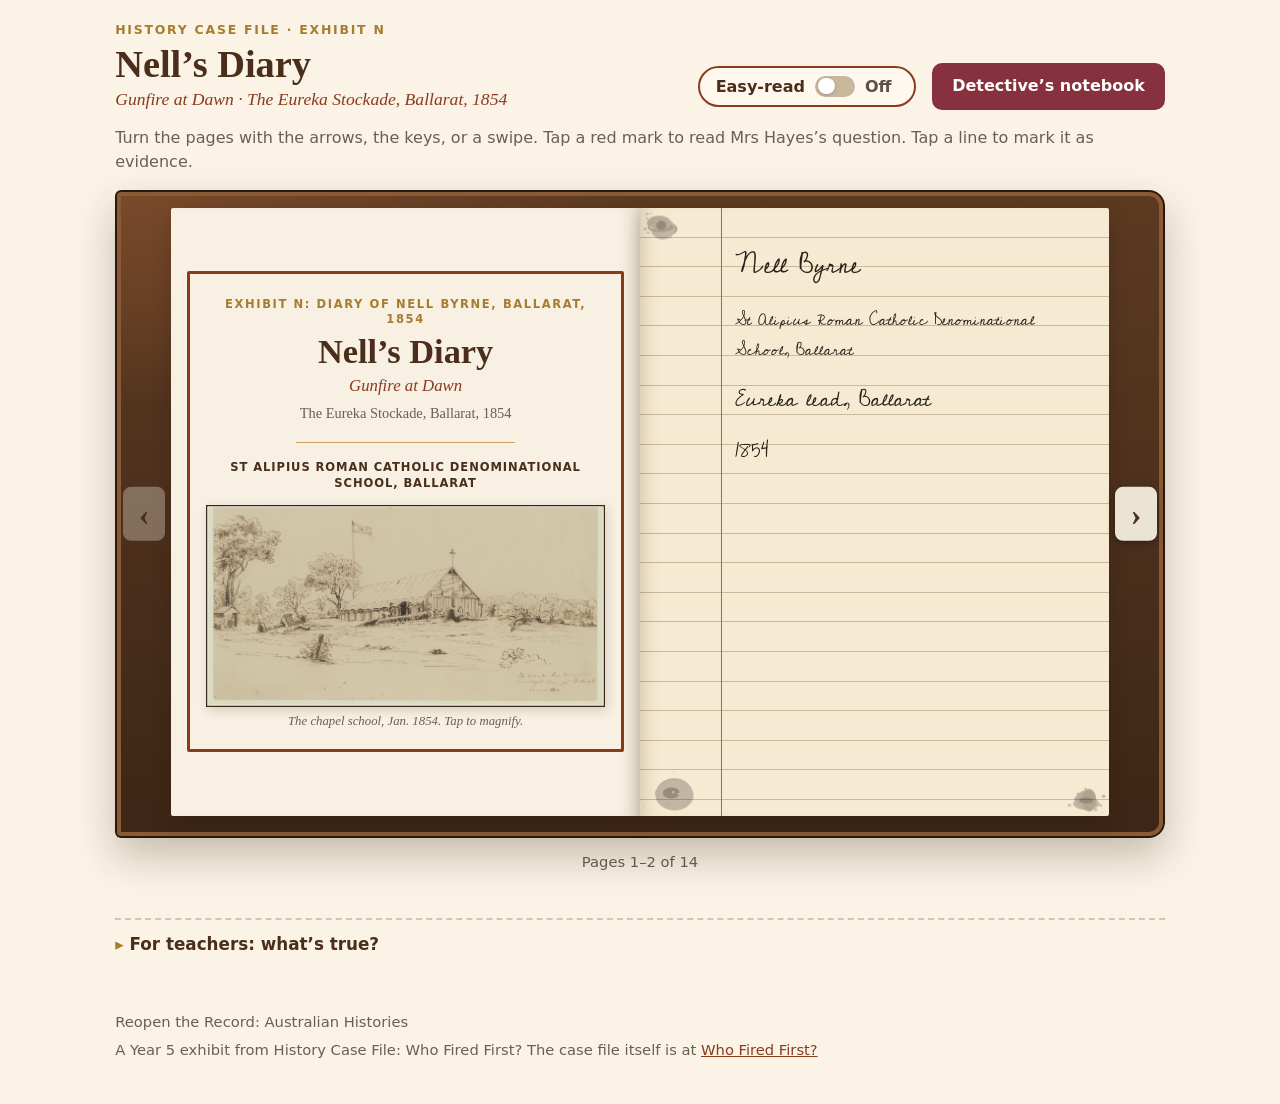
==== index.html @ 7d13a189 "Add the interactive Nell's Diary exercise book. A standalone page-turning diary for the Eureka case," ====
<!DOCTYPE html>
<html lang="en-AU">
<head>
<meta charset="utf-8">
<meta name="viewport" content="width=device-width,initial-scale=1">
<title>Nell’s Diary · Reopen the Record: Australian Histories</title>
<meta name="description" content="Nell’s Diary: an interactive exercise book from the Eureka Stockade, Ballarat, 1854. Exhibit N from Reopen the Record: Australian Histories.">
<meta name="theme-color" content="#8b3a1e">
<meta name="robots" content="noindex,nofollow">
<link rel="manifest" href="manifest.webmanifest">
<link rel="stylesheet" href="assets/style.css">
</head>
<body>
<a class="skip" href="#book">Skip to the diary</a>

<header class="wrap top">
  <div class="mast">
    <p class="eyebrow">History Case File · Exhibit N</p>
    <h1>Nell’s Diary</h1>
    <p class="mast-sub">Gunfire at Dawn · The Eureka Stockade, Ballarat, 1854</p>
  </div>
  <div class="tools" role="toolbar" aria-label="Diary tools">
    <label class="easy-toggle" for="easy-read">
      <span class="easy-label">Easy-read</span>
      <input type="checkbox" id="easy-read" role="switch" aria-checked="false">
      <span class="switch" aria-hidden="true"></span>
      <span class="easy-state">Off</span>
    </label>
    <button type="button" class="btn" id="open-notebook" aria-controls="notebook" aria-expanded="false">
      Detective’s notebook <span class="badge" id="nb-count" hidden>0</span>
    </button>
  </div>
</header>

<main id="main" class="wrap">
  <p class="hint" id="book-hint">Turn the pages with the arrows, the keys, or a swipe. Tap a red mark to read Mrs Hayes’s question. Tap a line to mark it as evidence.</p>

  <section class="book-frame" id="book" aria-label="Nell’s exercise book">
    <button type="button" class="page-btn prev" id="prev" aria-label="Previous page">‹</button>
    <div class="book-stage" id="stage" tabindex="0">
      <div class="spread" id="spread" aria-live="polite"></div>
    </div>
    <button type="button" class="page-btn next" id="next" aria-label="Next page">›</button>
  </section>
  <p class="page-status" id="status">Page 1</p>

  <details class="teacher-true" id="teacher">
    <summary>For teachers: what’s true?</summary>
    <div class="teacher-true-body" id="teacher-body"></div>
  </details>
</main>

<aside id="notebook" class="notebook-panel" hidden role="dialog" aria-labelledby="nb-title">
  <div class="notebook-inner">
    <header class="nb-head">
      <h2 id="nb-title">Detective’s notebook</h2>
      <button type="button" class="btn quiet" id="close-notebook">Close</button>
    </header>
    <p class="note">Your answers and the lines you mark are saved on this device only. Nothing is sent away.</p>
    <div class="nb-actions">
      <button type="button" class="btn" id="print-notebook">Print</button>
      <button type="button" class="btn alt" id="copy-notebook">Copy</button>
      <button type="button" class="btn quiet" id="clear-notebook">Clear my notes</button>
    </div>
    <div class="nb-scroll">
    <section>
      <h3>Mrs Hayes’s questions</h3>
      <div id="nb-answers"></div>
    </section>
    <section>
      <h3>Evidence I’ve marked</h3>
      <div id="nb-evidence"></div>
    </section>
    </div>
  </div>
</aside>

<dialog id="hayes-dialog" class="pop" aria-labelledby="hayes-title">
  <h2 id="hayes-title" class="teacher-hand"></h2>
  <p class="note">Mrs Hayes wrote this in the margin. Write what you think.</p>
  <label class="field" for="hayes-answer">Your answer</label>
  <textarea id="hayes-answer" rows="5" maxlength="2000"></textarea>
  <div class="pop-actions">
    <button type="button" class="btn" id="hayes-save">Save</button>
    <button type="button" class="btn quiet" id="hayes-close" value="cancel">Close</button>
  </div>
</dialog>

<dialog id="spell-dialog" class="pop" aria-labelledby="spell-title">
  <h2 id="spell-title">A spelling correction</h2>
  <p>Nell wrote <q id="spell-wrong"></q>.</p>
  <p>Mrs Hayes wrote <q id="spell-right" class="fix"></q>.</p>
  <div class="pop-actions">
    <button type="button" class="btn" id="spell-close">Close</button>
  </div>
</dialog>

<dialog id="evidence-dialog" class="pop" aria-labelledby="ev-title">
  <h2 id="ev-title">Mark this line as evidence</h2>
  <blockquote class="ev-quote" id="ev-quote"></blockquote>
  <fieldset class="ev-tags">
    <legend>How should this be marked?</legend>
    <label><input type="radio" name="ev-tag" value="seen"> Seen it myself</label>
    <label><input type="radio" name="ev-tag" value="heard"> Heard it</label>
    <label><input type="radio" name="ev-tag" value="unsure"> Not sure</label>
  </fieldset>
  <div class="pop-actions">
    <button type="button" class="btn" id="ev-save">Save</button>
    <button type="button" class="btn quiet" id="ev-remove">Remove mark</button>
    <button type="button" class="btn quiet" id="ev-close">Close</button>
  </div>
</dialog>

<div id="chapel-lightbox" class="lightbox" hidden role="dialog" aria-modal="true" aria-labelledby="chapel-lightbox-title">
  <p id="chapel-lightbox-title" class="visually-hidden"></p>
  <button type="button" class="lightbox-close" aria-label="Close the magnified sketch">&times;</button>
  <div class="lightbox-stage">
    <img src="assets/chapel-school-large.jpg" width="2400" height="1206" alt="">
  </div>
</div>

<footer class="wrap">
  <p>Reopen the Record: Australian Histories</p>
  <p class="note">A Year 5 exhibit from History Case File: Who Fired First? The case file itself is at <a href="https://robmac10.github.io/who-fired-first/#brief">Who Fired First?</a></p>
</footer>

<script src="assets/data.js"></script>
<script src="assets/app.js"></script>
</body>
</html>
---- assets/style.css ----
@font-face{
  font-family:"Cedarville Cursive";
  src:url("fonts/CedarvilleCursive-Regular.ttf") format("truetype");
  font-weight:400;font-style:normal;font-display:swap;
}
@font-face{
  font-family:"Italianno";
  src:url("fonts/Italianno-Regular.ttf") format("truetype");
  font-weight:400;font-style:normal;font-display:swap;
}
@font-face{
  font-family:"Kalam";
  src:url("fonts/Kalam-Regular.ttf") format("truetype");
  font-weight:400;font-style:normal;font-display:swap;
}

:root{
  --cream:#fbf3e6;
  --ink:#3d332d;
  --deep:#2a2118;
  --maroon:#8b3a1e;
  --btn:#87313e;
  --gold:#a67c2e;
  --rule:#c9b89a;
  --margin:#c45a4a;
  --paper:#f6ead3;
  --cover:#f7f0e3;
  --line:1.85rem;
  --gutter:5.1rem;
  --leaf-min:38rem;
}

*{box-sizing:border-box}
html,body{margin:0}
html{background:var(--cream)}
body{
  background:var(--cream);
  color:var(--ink);
  font-family:Georgia,"Times New Roman",serif;
  font-size:20px;
  line-height:1.7;
}
body.easy-read{font-size:21px}

.skip{
  position:absolute;top:-100px;left:12px;padding:12px;background:#fff;z-index:20;
}
.skip:focus{top:12px}
.visually-hidden{
  position:absolute;width:1px;height:1px;padding:0;margin:-1px;
  overflow:hidden;clip:rect(0,0,0,0);white-space:nowrap;border:0;
}

.wrap{max-width:68rem;margin:0 auto;padding:0 1.2rem}
.top{
  display:flex;flex-wrap:wrap;gap:1rem 1.5rem;
  align-items:flex-end;justify-content:space-between;
  padding:1.4rem 1.2rem 1rem;
}
.eyebrow{
  font:700 .78rem/1.3 system-ui,sans-serif;
  letter-spacing:.14em;text-transform:uppercase;color:var(--gold);margin:0 0 .35em;
}
.mast h1{
  font-size:2.4rem;line-height:1.1;color:#4a2e1b;margin:0;border:0;padding:0;
}
.mast-sub{font:italic 1.1rem Georgia,serif;color:var(--maroon);margin:.2em 0 0}
.tools{display:flex;flex-wrap:wrap;gap:12px 16px;align-items:center}
.hint{font:1rem/1.5 system-ui,sans-serif;color:#6b5e52;margin:0 0 1rem}
.note,figcaption,footer,.page-status{font-family:system-ui,-apple-system,"Segoe UI",sans-serif}

.btn{
  font:700 1rem/1.3 system-ui,sans-serif;padding:11px 18px;border-radius:10px;
  border:2px solid var(--btn);background:var(--btn);color:#fff;cursor:pointer;text-decoration:none;
  display:inline-flex;align-items:center;gap:.45em;
}
.btn:hover{background:#652430;border-color:#652430}
.btn.alt{background:#fff;color:var(--btn)}
.btn.alt:hover{background:#f5e6e0}
.btn.quiet{background:transparent;color:#5c5148;border-color:#c9b79c}
.btn.quiet:hover{background:#eee4d5}
.btn:focus-visible, .page-btn:focus-visible, .cover-zoom:focus-visible,
.hayes-mark:focus-visible, .ev-mark:focus-visible, .spell-btn:focus-visible,
.easy-toggle:focus-within, .cta:focus-visible, summary:focus-visible{
  outline:3px solid #c9a15c;outline-offset:3px;
}
.badge{
  display:inline-flex;min-width:1.35em;height:1.35em;padding:0 .35em;
  border-radius:999px;background:#fff;color:var(--maroon);
  font:700 .8rem/1.35em system-ui,sans-serif;justify-content:center;
}
.badge[hidden]{display:none!important}

.easy-toggle{
  display:inline-flex;align-items:center;gap:10px;cursor:pointer;
  font:700 1rem/1.2 system-ui,sans-serif;color:#4a2e1b;
  background:#fff8ee;border:2px solid var(--maroon);border-radius:999px;
  padding:8px 14px 8px 16px;user-select:none;
}
.easy-toggle:hover{background:#f7efe3}
.easy-toggle input{position:absolute;opacity:0;width:1px;height:1px}
.easy-toggle .switch{
  display:inline-block;width:2.5rem;height:1.35rem;border-radius:999px;
  background:#c9b79c;position:relative;flex:none;transition:background .15s;
}
.easy-toggle .switch::after{
  content:"";position:absolute;top:2px;left:3px;width:1.05rem;height:1.05rem;
  border-radius:50%;background:#fff;box-shadow:0 1px 3px #0003;transition:left .15s;
}
.easy-toggle input:checked + .switch{background:var(--maroon)}
.easy-toggle input:checked + .switch::after{left:1.15rem}
.easy-toggle .easy-state{font-weight:700;min-width:2.2em;color:#5c5148}
.easy-toggle input:checked ~ .easy-state{color:var(--maroon)}

/* Book frame */
.book-frame{
  position:relative;
  background:
    radial-gradient(120% 80% at 0% 0%, #7a4a2a 0%, transparent 42%),
    linear-gradient(180deg,#5c3a22 0%,#3d2616 100%);
  border-radius:6px 16px 16px 6px;
  padding:18px 56px 22px 56px;
  box-shadow:0 18px 40px #3a241244, inset 0 0 0 2px #2a170d, inset 0 0 0 6px #8a5a36;
}
.book-stage{
  perspective:2200px;
  position:relative;
  min-height:var(--leaf-min);
  outline:none;
}
.spread{
  display:flex;gap:0;align-items:stretch;
  transform-style:preserve-3d;
  min-height:var(--leaf-min);
  position:relative;
}
.spread.single{justify-content:center}
.leaf{
  position:relative;
  flex:1 1 50%;
  min-width:0;
  min-height:var(--leaf-min);
  background:var(--paper);
  color:var(--deep);
  overflow:hidden;
  box-shadow:0 8px 20px #1a0e0833, inset 0 0 0 1px #fff8;
}
.spread:not(.single) .leaf.left{
  border-radius:2px 0 0 2px;
  box-shadow:inset -16px 0 22px -18px #5a3a1a55, 0 8px 20px #1a0e0833;
}
.spread:not(.single) .leaf.right{
  border-radius:0 2px 2px 0;
  box-shadow:inset 16px 0 22px -18px #5a3a1a55, 0 8px 20px #1a0e0833;
}
.spread.single .leaf{max-width:36rem;border-radius:2px;margin:0 auto;width:100%}
.leaf.lined{
  background:
    linear-gradient(90deg,transparent calc(var(--gutter) - 1px),var(--margin) calc(var(--gutter) - 1px),var(--margin) var(--gutter),transparent var(--gutter)),
    repeating-linear-gradient(var(--paper) 0, var(--paper) calc(var(--line) - 1px), var(--rule) calc(var(--line) - 1px), var(--rule) var(--line));
  background-color:var(--paper);
  font-family:"Cedarville Cursive",cursive;
  font-size:1.32rem;
  line-height:var(--line);
  padding:1.1rem .9rem 1.6rem 0;
}
body.easy-read .leaf.lined{
  font-family:"Kalam",cursive;
  font-size:1.18rem;
  --line:1.7rem;
}
.leaf.cover-leaf{
  background:var(--cover);
  display:flex;align-items:center;justify-content:center;
  padding:1rem;
}

/* Flip ghosts */
.ghost-spread{
  position:absolute;inset:0;display:flex;gap:0;
  pointer-events:none;z-index:4;min-height:var(--leaf-min);
  transform-style:preserve-3d;
}
.ghost-spread.single{justify-content:center}
.ghost-spread.fly-next .leaf:last-child{
  transform-origin:left center;
  animation:leafNext .58s ease forwards;
  z-index:5;
}
.ghost-spread.fly-prev .leaf:first-child{
  transform-origin:right center;
  animation:leafPrev .58s ease forwards;
  z-index:5;
}
@keyframes leafNext{
  0%{transform:rotateY(0);filter:brightness(1)}
  45%{box-shadow:-24px 0 36px #0005;filter:brightness(.96)}
  100%{transform:rotateY(-180deg);opacity:.15}
}
@keyframes leafPrev{
  0%{transform:rotateY(0);filter:brightness(1)}
  45%{box-shadow:24px 0 36px #0005}
  100%{transform:rotateY(180deg);opacity:.15}
}
@media (prefers-reduced-motion:reduce){
  .ghost-spread.fly-next .leaf:last-child,
  .ghost-spread.fly-prev .leaf:first-child{animation:none;opacity:0}
}

.page-btn{
  position:absolute;top:50%;transform:translateY(-50%);
  z-index:6;
  width:2.6rem;height:3.4rem;border:0;border-radius:8px;
  background:#f7f0e3ee;color:#4a2e1b;font:700 2rem/1 Georgia,serif;
  cursor:pointer;box-shadow:0 2px 8px #0005;
}
.page-btn.prev{left:8px}
.page-btn.next{right:8px}
.page-btn:hover{background:#fff}
.page-btn:disabled{opacity:.35;cursor:default;box-shadow:none}
.page-status{
  text-align:center;color:#6b5e52;font-size:.92rem;margin:.7rem 0 1.4rem;
}

/* Cover */
.exhibit-cover{
  width:100%;max-width:100%;min-width:0;margin:0 auto;padding:1.4rem 1rem 1.2rem;
  text-align:center;background:var(--cover);border:3px solid var(--maroon);border-radius:2px;
  box-sizing:border-box;overflow:hidden;
}
.exhibit-cover h2{font-size:2.15rem;margin:.15em 0 .12em;color:#4a2e1b;border:0;padding:0;line-height:1.15}
.cover-kicker{font:700 .72rem/1.3 system-ui,sans-serif;letter-spacing:.14em;text-transform:uppercase;color:var(--gold);margin:0 0 .5em}
.exhibit-cover .cover-sub{font:italic 1.05rem Georgia,serif;color:var(--maroon);margin:0 0 .3em}
.exhibit-cover .cover-strap{font-size:.9rem;color:#6b5e52;margin:0 0 .7em}
.cover-rule{border:0;border-top:1px solid #c9a15c;width:55%;margin:.8em auto}
.exhibit-label{font:700 .85rem/1.4 system-ui,sans-serif;letter-spacing:.08em;text-transform:uppercase;color:#4a2e1b;margin:0}
.cover-school{
  font:700 .72rem/1.45 system-ui,sans-serif;letter-spacing:.08em;
  text-transform:uppercase;color:#4a2e1b;margin:.7em auto 0;max-width:100%;
}
.cover-print{margin:.8rem auto 0;padding:0;border:0;width:100%;max-width:100%;min-width:0}
.cover-zoom{
  display:block;width:100%;max-width:100%;min-width:0;margin:0;padding:0;border:0;background:none;
  cursor:zoom-in;
}
.cover-zoom img{
  display:block;width:100%;max-width:100%;height:auto;
  border:1px solid #3a2a1c;box-shadow:2px 3px 10px #5a3a1a33;
}
.cover-print figcaption{font:italic .8rem/1.35 Georgia,serif;color:#6b5e52;margin:.4em 0 0}

/* Flyleaf and diary leaves */
.blot{position:absolute;pointer-events:none;z-index:0;opacity:.55}
.blot-1{left:.2rem;bottom:.3rem;width:3.2rem;height:auto}
.blot-2{right:.2rem;bottom:.25rem;width:2.4rem;height:auto}
.blot-3{left:.2rem;top:.25rem;width:2.2rem;height:auto}
.name-block,.place,.date,.class-label,.end-wrap{position:relative;z-index:1;padding:0 1rem 0 calc(var(--gutter) + .85rem);margin:0}
.name-block{padding-bottom:1rem}
.name-block .nm{font-size:1.6rem}
.name-block .school{font-size:1.02rem}
.place{font-size:1.12rem}
.date{font-size:1.32rem;text-decoration:underline;text-underline-offset:3px;text-decoration-thickness:1px}
.class-label{font-style:italic;color:#4a3a2c}
body.easy-read .place{font-size:1.02rem}
body.easy-read .date{font-size:1.18rem}
body.easy-read .name-block .nm{font-size:1.4rem}

.line{
  position:relative;z-index:1;
  display:grid;grid-template-columns:var(--gutter) 1fr;column-gap:.85rem;
  align-items:start;
}
.line > p{margin:0;padding-right:.9rem;min-width:0}
.margin{
  padding:0 .3rem 0 .45rem;min-height:var(--line);
  display:flex;flex-direction:column;align-items:center;gap:.2rem;
}
.hayes-mark,.ev-mark{
  font-family:"Italianno",cursive;font-size:1.45rem;line-height:1;
  color:#b01e18;background:transparent;border:0;cursor:pointer;
  padding:.1rem .15rem;transform:rotate(-8deg);
}
.hayes-mark{text-decoration:underline;text-underline-offset:2px}
.ev-mark{
  font-family:Georgia,serif;font-size:1rem;line-height:1;font-weight:700;
  transform:none;color:#c4b49a;border:0;border-radius:0;
  padding:.15rem 0;background:transparent;width:1.2rem;height:1.3rem;
}
.ev-mark::before{content:"◇"}
.ev-mark[data-tag]::before{content:"◆"}
.ev-mark[data-tag=seen]{color:#215c32}
.ev-mark[data-tag=heard]{color:#a67c2e}
.ev-mark[data-tag=unsure]{color:#6b5e52}
@media (hover:hover) and (pointer:fine){
  .line:not([data-tag]) .ev-mark{opacity:0}
  .line:hover .ev-mark,.line:focus-within .ev-mark,.ev-mark:focus{opacity:1}
}
.line[data-tag=seen] > p{box-shadow:inset 4px 0 0 #215c32}
.line[data-tag=heard] > p{box-shadow:inset 4px 0 0 #a67c2e}
.line[data-tag=unsure] > p{box-shadow:inset 4px 0 0 #8a7a68}

.spell-btn{
  font:inherit;color:inherit;background:none;border:0;padding:0;cursor:pointer;
  text-decoration:underline;text-decoration-color:#b01e18;
  text-underline-offset:2px;text-decoration-thickness:1.5px;
}
.spell-btn::after{
  content:"⌃";
  font-family:"Italianno",cursive;color:#b01e18;font-size:.9em;
  margin-left:.05em;vertical-align:super;
}

.breakoff{position:relative}
.smudge{
  display:inline-block;width:3.6rem;height:1.5rem;vertical-align:middle;margin-left:.15em;
  background:url("smudge-ink.png") center / contain no-repeat;opacity:.85;
}
.end-wrap{margin-top:var(--line)}
.endline{font-family:Georgia,serif;font-size:1.15rem;line-height:1.45;margin:0 0 .7em;font-style:italic;color:#4a2e1b}
.cta{
  display:inline-block;font:700 1rem/1.3 system-ui,sans-serif;
  padding:11px 18px;border-radius:10px;border:2px solid var(--btn);
  background:var(--btn);color:#fff;text-decoration:none;
}
.cta:hover{background:#652430;border-color:#652430}

/* Teacher panel */
.teacher-true{
  margin:2.2em 0 1em;padding:0;border-top:2px dashed #d6c5ae;
  font-family:system-ui,sans-serif;
}
.teacher-true summary{
  cursor:pointer;font:700 1.05rem/1.4 system-ui,sans-serif;color:#4a2e1b;
  padding:.8em 0;list-style:none;
}
.teacher-true summary::-webkit-details-marker{display:none}
.teacher-true summary::before{content:"▸ ";color:var(--gold)}
.teacher-true[open] summary::before{content:"▾ "}
.teacher-true-body{padding:0 0 1.2em;max-width:42rem}
.teacher-true-body p{margin:0 0 .9em;font-size:.98rem;line-height:1.6;color:var(--ink)}
.teacher-true-body a{color:var(--maroon)}
.teacher-true-body .reveal{font-weight:700;color:#4a2e1b}

/* Lightbox */
.lightbox{
  position:fixed;inset:0;z-index:200;
  background:rgba(20,14,10,.92);
  display:flex;align-items:center;justify-content:center;
}
.lightbox[hidden]{display:none!important}
.lightbox-close{
  position:fixed;top:10px;right:12px;z-index:201;
  width:2.6rem;height:2.6rem;padding:0;border:0;border-radius:50%;
  background:var(--cover);color:#3a2a1c;font:700 1.8rem/1 Georgia,serif;
  cursor:pointer;box-shadow:0 2px 8px #0008;
}
.lightbox-close:hover,.lightbox-close:focus{background:#fff;outline:2px solid #ead09b}
.lightbox-stage{
  box-sizing:border-box;width:100%;height:100%;
  overflow:auto;touch-action:pan-x pan-y pinch-zoom;
  -webkit-overflow-scrolling:touch;
  display:flex;align-items:center;justify-content:center;
  padding:3.4rem 1rem 1rem;
}
.lightbox-stage img{
  display:block;max-width:100%;max-height:calc(100vh - 4.4rem);
  width:auto;height:auto;cursor:zoom-in;
}
.lightbox.is-zoomed .lightbox-stage{display:block}
.lightbox.is-zoomed .lightbox-stage img{
  max-width:none;max-height:none;width:min(2400px,200vw);
  height:auto;margin:0 auto;cursor:zoom-out;
}
body.lightbox-open{overflow:hidden}

/* Dialogs */
.pop{
  border:3px solid var(--maroon);border-radius:8px;
  background:var(--cover);color:var(--ink);
  padding:1.2rem 1.3rem 1.1rem;width:min(34rem, calc(100vw - 2rem));
  box-shadow:0 16px 40px #1a0e0880;
}
.pop::backdrop{background:#1a1008aa}
.pop h2{margin:0 0 .4em;color:#4a2e1b;font-size:1.5rem}
.teacher-hand{
  font-family:"Italianno",cursive;font-size:2.1rem;line-height:1.15;
  color:#b01e18;font-weight:400;
}
.field{display:block;font:700 .95rem system-ui,sans-serif;margin:.6em 0 .3em}
textarea{
  width:100%;font:1rem/1.5 Georgia,serif;padding:9px 10px;
  border:1px solid #b8a68c;border-radius:6px;background:#fff;color:#2b221c;
  resize:vertical;min-height:6em;
}
.pop-actions{display:flex;flex-wrap:wrap;gap:8px;margin-top:1rem}
.ev-quote{
  font:italic 1.05rem Georgia,serif;margin:.4em 0 1em;padding:.4em .8em;
  border-left:3px solid var(--gold);color:#4a2e1b;
}
.ev-tags{border:0;margin:0;padding:0;display:grid;gap:.45em}
.ev-tags legend{font:700 .95rem system-ui,sans-serif;margin-bottom:.4em}
.ev-tags label{
  display:flex;align-items:center;gap:.55em;cursor:pointer;
  border:2px solid #d6c5ae;border-radius:10px;padding:.55em .7em;background:#fff;
}
.ev-tags label:has(input:checked){border-color:var(--maroon);background:#f7efe3}
.fix{color:#b01e18;font-family:"Italianno",cursive;font-size:1.4em}

/* Notebook side panel */
.notebook-panel{
  position:fixed;inset:0 0 0 auto;width:min(28rem,100vw);z-index:80;
  background:#fffaf2;border-left:3px solid #8b3a1e;
  box-shadow:-12px 0 30px #1a0e0833;
  overflow:hidden;display:flex;flex-direction:column;
}
.notebook-panel[hidden]{display:none!important}
.notebook-inner{padding:0;display:flex;flex-direction:column;min-height:0;height:100%}
.nb-head{display:flex;align-items:center;justify-content:space-between;gap:1rem;padding:1.1rem 1.2rem 0;flex:none}
.nb-head h2{margin:0;color:#4a2e1b;font-size:1.6rem}
.notebook-inner > .note{margin:.5rem 1.2rem .2rem;flex:none}
.nb-actions{flex:none;padding:.6rem 1.2rem .8rem;border-bottom:1px solid #ead9c0}
.nb-scroll{overflow:auto;padding:.2rem 1.2rem 2rem;flex:1;min-height:0}
.notebook-panel h3{font-size:1.05rem;color:#4a2e1b;margin:1.2em 0 .5em}
.nb-card{
  background:#fff;border:1px solid #ddc9aa;border-radius:10px;
  padding:.7rem .8rem;margin:0 0 .6rem;
}
.nb-card .q{font-family:"Italianno",cursive;font-size:1.55rem;color:#b01e18;line-height:1.15;margin:0 0 .3em}
.nb-card .meta,.nb-card .empty{font:0.88rem/1.4 system-ui,sans-serif;color:#6b5e52;margin:0}
.nb-card .ans{margin:.25em 0 0;white-space:pre-wrap}
.nb-card .tag{
  display:inline-block;font:700 .75rem/1 system-ui,sans-serif;letter-spacing:.04em;
  text-transform:uppercase;padding:.25em .5em;border-radius:999px;margin:.3em 0 .2em;
}
.tag.seen{background:#d9efdd;color:#215c32}
.tag.heard{background:#fdecc4;color:#7a4e00}
.tag.unsure{background:#eee4d5;color:#5c5148}
.nb-actions{display:flex;flex-wrap:wrap;gap:8px;margin:0}
body.notebook-open{overflow:hidden}
body.notebook-open::before{
  content:"";position:fixed;inset:0;background:#1a100855;z-index:70;
}

footer.wrap{padding:1rem 1.2rem 2.4rem;color:#6b5e52;font-size:.92rem}
footer a{color:var(--maroon)}
footer p{margin:.2em 0}

@media(max-width:899px){
  :root{--leaf-min:32rem;--gutter:4.4rem}
  .book-frame{padding:14px 42px 16px;border-radius:6px 10px 10px 6px}
  .mast h1{font-size:2rem}
  .exhibit-cover h2{font-size:1.85rem}
  .page-btn{width:2.3rem;height:3rem}
}
@media(max-width:520px){
  :root{--gutter:3.6rem;--leaf-min:22rem}
  body{font-size:18px}
  .top{padding-top:1rem}
  .book-frame{padding:10px 8px 12px 8px;margin:0 -0.4rem}
  .page-btn{width:2.1rem;height:2.6rem;background:#f7f0e3}
  .page-btn.prev{left:2px}
  .page-btn.next{right:2px}
  .leaf.lined{font-size:1.18rem}
  body.easy-read .leaf.lined{font-size:1.08rem}
  .exhibit-cover{padding:1.1rem .7rem 1rem}
  .exhibit-cover h2{font-size:1.6rem}
}

@media print{
  .top .tools,.page-btn,.hint,.teacher-true,.skip,footer,.lightbox{display:none!important}
  body{background:#fff;color:#000}
  .book-frame{box-shadow:none;background:#fff;border:0;padding:0}
  body.printing-notes .book-frame,body.printing-notes header.top,
  body.printing-notes .hint,body.printing-notes .page-status,
  body.printing-notes #teacher,body.printing-notes footer{display:none!important}
  body.printing-notes .notebook-panel{
    position:static;width:auto;border:0;box-shadow:none;display:block!important;
    overflow:visible;
  }
  body.printing-notes .nb-actions,.notebook-panel #close-notebook{display:none!important}
  .nb-card{break-inside:avoid}
}
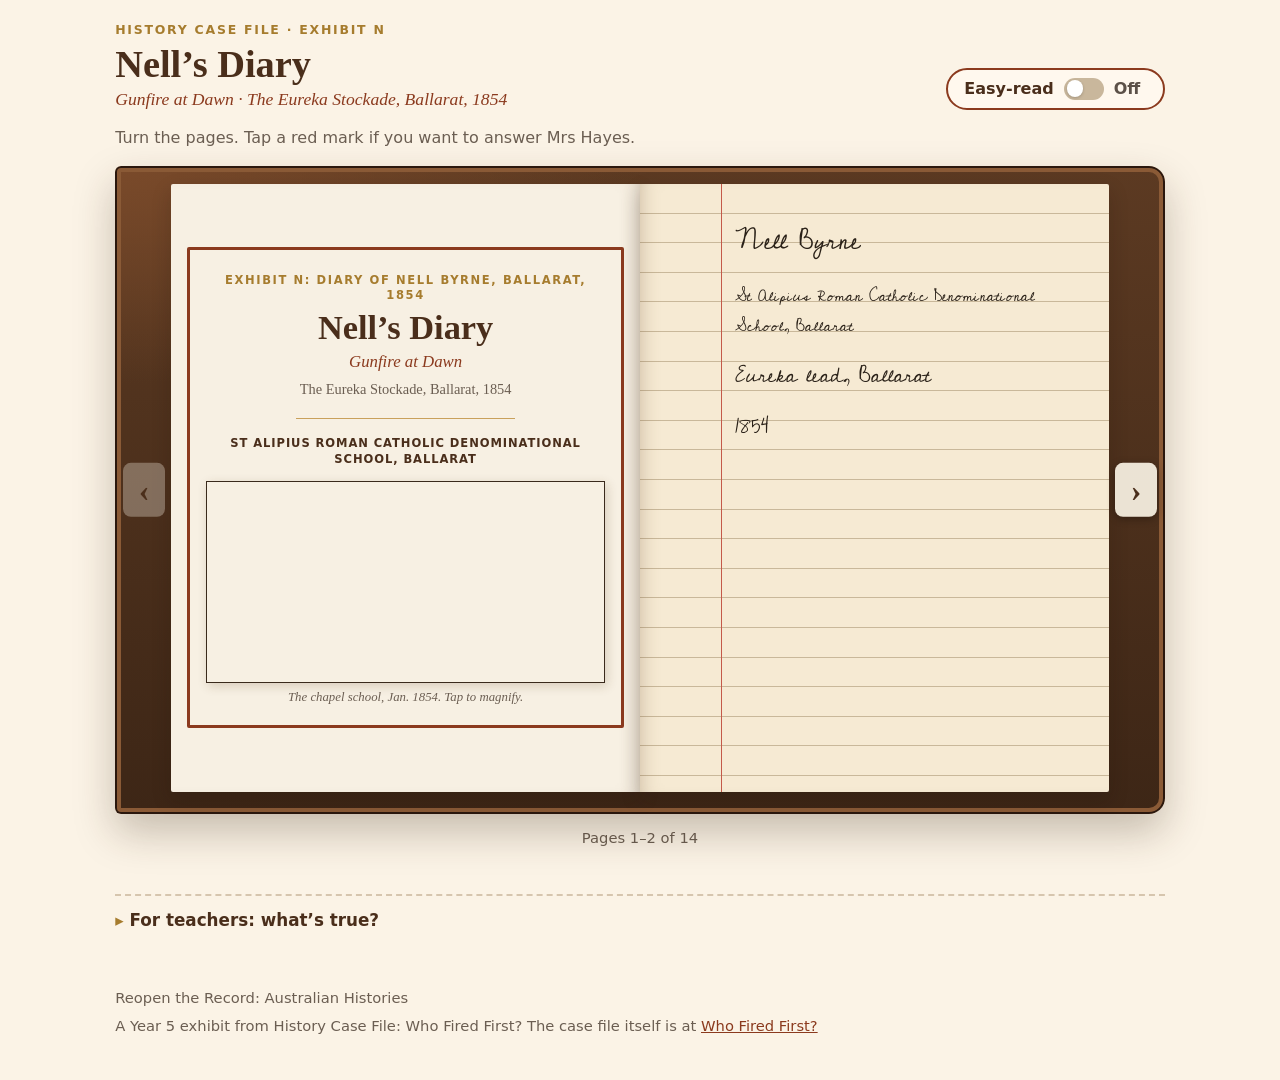
==== commit 109b9804: "Replace the notebook with a My finding box. Drop the evidence diamonds and Seen/Heard/Not sure tags." ====
--- a/index.html
+++ b/index.html
@@ -26,14 +26,11 @@
       <span class="switch" aria-hidden="true"></span>
       <span class="easy-state">Off</span>
     </label>
-    <button type="button" class="btn" id="open-notebook" aria-controls="notebook" aria-expanded="false">
-      Detective’s notebook <span class="badge" id="nb-count" hidden>0</span>
-    </button>
   </div>
 </header>
 
 <main id="main" class="wrap">
-  <p class="hint" id="book-hint">Turn the pages with the arrows, the keys, or a swipe. Tap a red mark to read Mrs Hayes’s question. Tap a line to mark it as evidence.</p>
+  <p class="hint" id="book-hint">Turn the pages. Tap a red mark if you want to answer Mrs Hayes.</p>
 
   <section class="book-frame" id="book" aria-label="Nell’s exercise book">
     <button type="button" class="page-btn prev" id="prev" aria-label="Previous page">‹</button>
@@ -49,31 +46,6 @@
     <div class="teacher-true-body" id="teacher-body"></div>
   </details>
 </main>
-
-<aside id="notebook" class="notebook-panel" hidden role="dialog" aria-labelledby="nb-title">
-  <div class="notebook-inner">
-    <header class="nb-head">
-      <h2 id="nb-title">Detective’s notebook</h2>
-      <button type="button" class="btn quiet" id="close-notebook">Close</button>
-    </header>
-    <p class="note">Your answers and the lines you mark are saved on this device only. Nothing is sent away.</p>
-    <div class="nb-actions">
-      <button type="button" class="btn" id="print-notebook">Print</button>
-      <button type="button" class="btn alt" id="copy-notebook">Copy</button>
-      <button type="button" class="btn quiet" id="clear-notebook">Clear my notes</button>
-    </div>
-    <div class="nb-scroll">
-    <section>
-      <h3>Mrs Hayes’s questions</h3>
-      <div id="nb-answers"></div>
-    </section>
-    <section>
-      <h3>Evidence I’ve marked</h3>
-      <div id="nb-evidence"></div>
-    </section>
-    </div>
-  </div>
-</aside>
 
 <dialog id="hayes-dialog" class="pop" aria-labelledby="hayes-title">
   <h2 id="hayes-title" class="teacher-hand"></h2>
@@ -95,22 +67,6 @@
   </div>
 </dialog>
 
-<dialog id="evidence-dialog" class="pop" aria-labelledby="ev-title">
-  <h2 id="ev-title">Mark this line as evidence</h2>
-  <blockquote class="ev-quote" id="ev-quote"></blockquote>
-  <fieldset class="ev-tags">
-    <legend>How should this be marked?</legend>
-    <label><input type="radio" name="ev-tag" value="seen"> Seen it myself</label>
-    <label><input type="radio" name="ev-tag" value="heard"> Heard it</label>
-    <label><input type="radio" name="ev-tag" value="unsure"> Not sure</label>
-  </fieldset>
-  <div class="pop-actions">
-    <button type="button" class="btn" id="ev-save">Save</button>
-    <button type="button" class="btn quiet" id="ev-remove">Remove mark</button>
-    <button type="button" class="btn quiet" id="ev-close">Close</button>
-  </div>
-</dialog>
-
 <div id="chapel-lightbox" class="lightbox" hidden role="dialog" aria-modal="true" aria-labelledby="chapel-lightbox-title">
   <p id="chapel-lightbox-title" class="visually-hidden"></p>
   <button type="button" class="lightbox-close" aria-label="Close the magnified sketch">&times;</button>
--- a/assets/style.css
+++ b/assets/style.css
@@ -480,3 +480,28 @@
   body.printing-notes .nb-actions,.notebook-panel #close-notebook{display:none!important}
   .nb-card{break-inside:avoid}
 }
+
+/* My finding, on the last diary page — clear print, not Nell’s hand */
+.finding-box,.finding-box p,.finding-box label,.finding-box h3,.finding-box legend,.finding-box textarea{
+  font-family:Georgia,"Times New Roman",serif;
+}
+body.easy-read .finding-box,body.easy-read .finding-box p,body.easy-read .finding-box label,
+body.easy-read .finding-box h3,body.easy-read .finding-box legend,body.easy-read .finding-box textarea{
+  font-family:"Kalam",cursive;
+}
+.finding-box{margin-top:.6rem;padding:.7rem .8rem .85rem;border:2px solid #c9a96a;background:#fffaf2;border-radius:8px}
+.finding-box .endline{margin:0 0 .7em}
+.finding-box h3{margin:.15em 0 .25em;font-weight:700;font-size:1.15rem;line-height:1.2;color:#4a2e1b}
+.finding-box p{margin:.2em 0 .4em}
+.finding-box .find-choice{border:0;padding:0;margin:.2em 0 .5em;display:grid;gap:.35em}
+.finding-box .choice{
+  display:flex;align-items:center;gap:.45em;cursor:pointer;
+  border:2px solid #d6c5ae;border-radius:10px;padding:.4em .6em;background:#fff;font-weight:700;
+}
+.finding-box .choice:has(input:checked){border-color:#8b3a1e;background:#f7efe3}
+.finding-box .field{display:block;font-weight:700;margin:.35em 0 .2em}
+.finding-box textarea{
+  width:100%;min-height:5.5em;box-sizing:border-box;border:1px solid #d6c5ae;
+  background:#fff;padding:.4em .5em;font:1rem/1.4 Georgia,serif;resize:vertical;
+}
+.finding-box .cta{display:inline-block;margin-top:.55em}
